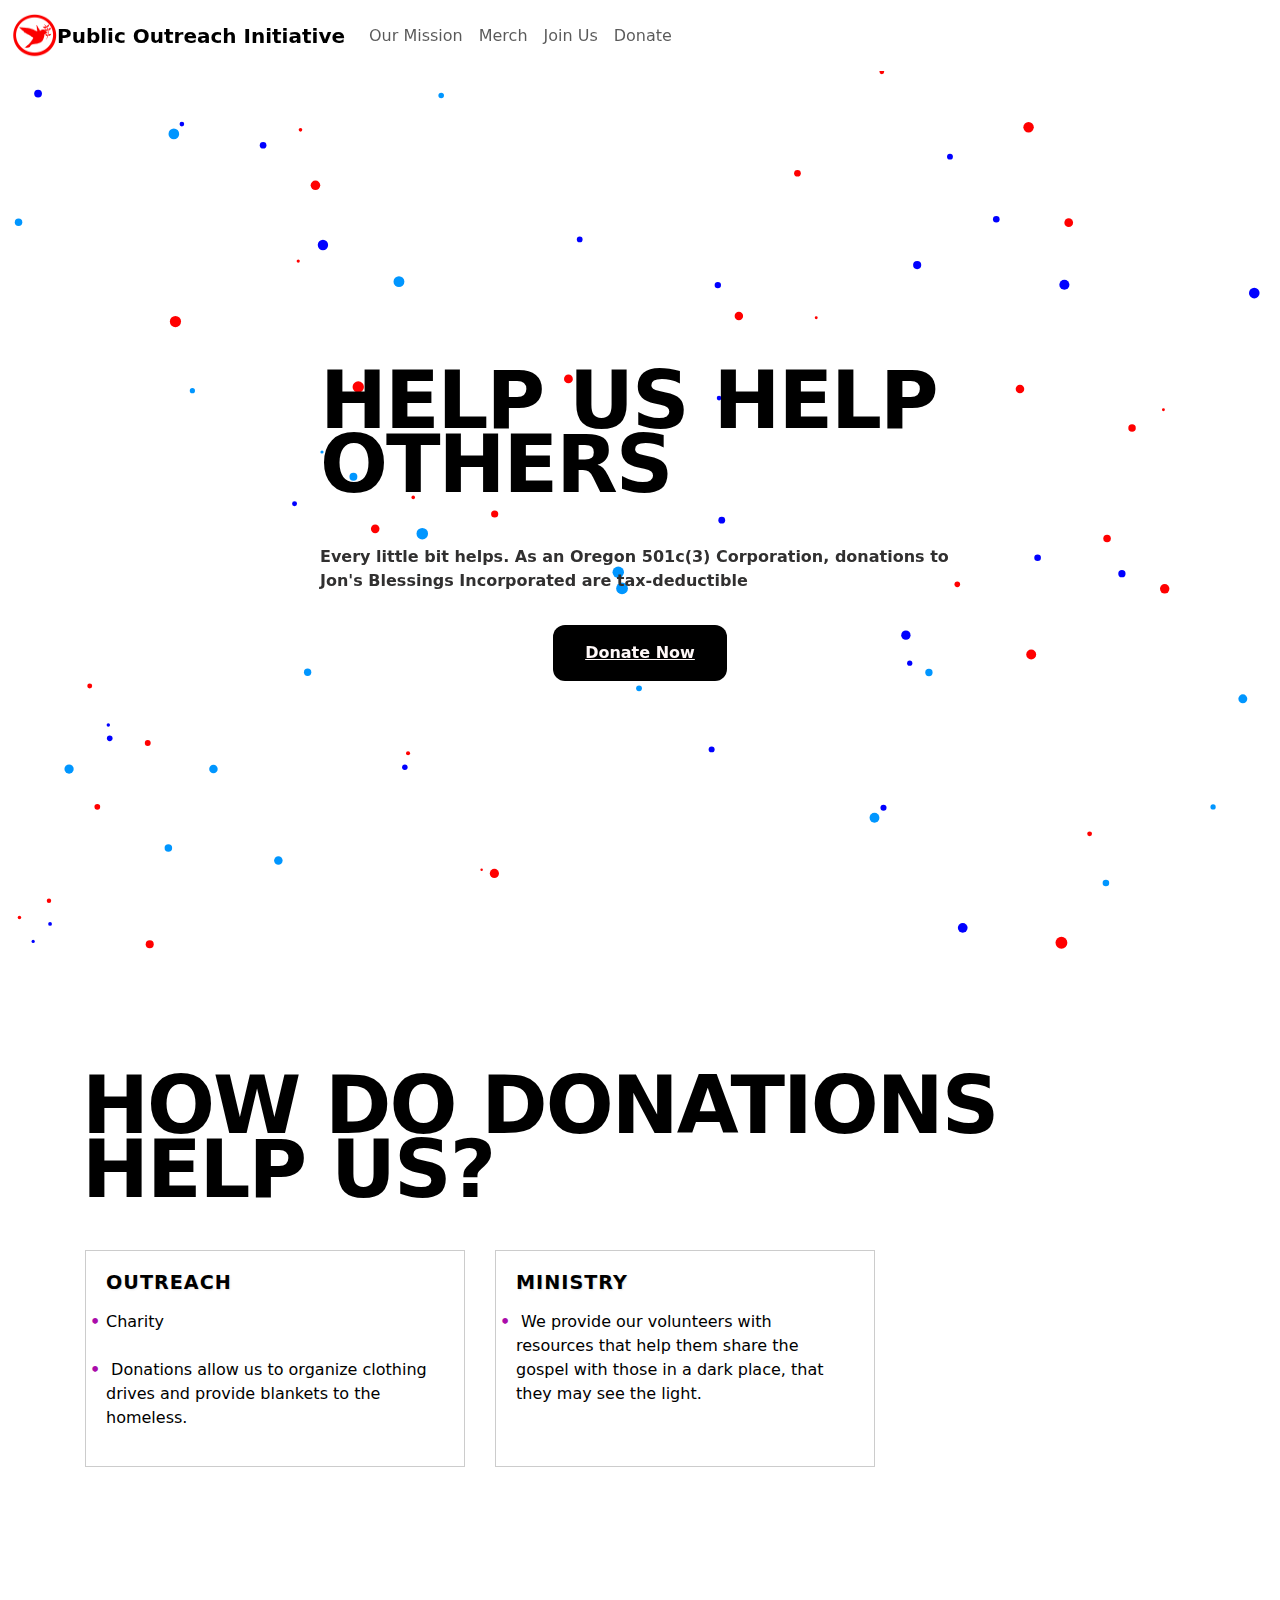
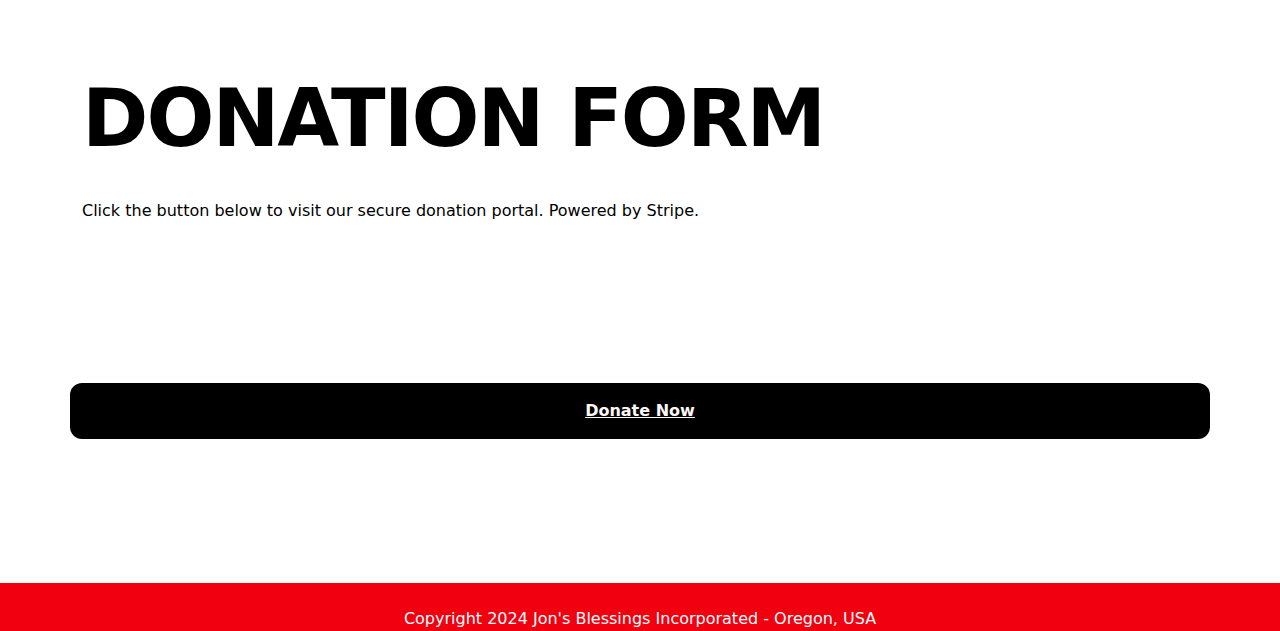
==== donate.html @ 8e633372 "first commit" ====
<!DOCTYPE html>
<html lang="en">
<head>
  <meta charset="UTF-8">
  <title>Donate - Public Outreach Initiative</title>
  <link href="https://cdn.jsdelivr.net/npm/bootstrap@5.1.0/dist/css/bootstrap.min.css" rel="stylesheet">
<link rel="stylesheet" href="styles.css">
</head>
<body>
  <nav class="navbar navbar-expand-lg navbar-light bg-transparent sticky-top">
    <div class="container-fluid">
      <a class="navbar-brand d-flex align-items-center" href="index.html#">
        <img src="./assets/dove_branch_red_alpha.png" alt="Phoenix Rising Logo" width="45" height="45" class="d-inline-block align-top mr-2">
        <b>Public Outreach Initiative</b>
      </a>
      <button class="navbar-toggler" type="button" data-toggle="collapse" data-target="#navbarNav" aria-controls="navbarNav" aria-expanded="false" aria-label="Toggle navigation">
        <span class="navbar-toggler-icon"></span>
      </button>
      <div class="collapse navbar-collapse" id="navbarNav">
        <ul class="navbar-nav">
          
          <li class="nav-item">
            <a class="nav-link" href="index.html#who-are-we">Our Mission</a>
          </li>
          <li class="nav-item">
            <a class="nav-link" href="https://store.jonsblessings.org">Merch</a>
          </li>
          
          <li class="nav-item">
            <a class="nav-link" href="./join.html">Join Us</a>
          </li>
          <li class="nav-item">
            <a class="nav-link" href="./donate.html#">Donate</a>
          </li>
        </ul>
      </div>
    </div>
  </nav>
  
  
</nav>
<script>
function isMobileDevice() {
return (typeof window.orientation !== "undefined") || (navigator.userAgent.indexOf('IEMobile') !== -1);
}

function toggleMenu() {
const navbar = document.getElementById('navbarNav');
navbar.classList.toggle('show');
}

document.addEventListener('DOMContentLoaded', function() {
const navbarToggler = document.querySelector('.navbar-toggler');
navbarToggler.addEventListener('click', toggleMenu);
});

document.addEventListener('DOMContentLoaded', function() {
const menuItems = document.querySelectorAll('.nav-link');
menuItems.forEach(function(item) {
item.addEventListener('click', function() {
  const navbar = document.getElementById('navbarNav');
  navbar.classList.remove('show');
});
});
});


</script>
  <main>
    <section id="hero" style="position: relative;">
        <canvas id="animatedCanvas" style="position: relative; z-index: 1;"></canvas>
        <div class="hero-text flex-center" style="position: absolute; top: 50%; left: 50%; transform: translate(-50%, -50%); z-index: 2;">
          <h1 class="text-black blocky-text">Help Us Help Others</h1>
          <p><br></p>
          <b><p>Every little bit helps.  As an Oregon 501c(3) Corporation, donations to Jon's Blessings Incorporated are tax-deductible</b>
          <br><p></p>
          <a href="https://donate.stripe.com/dR67tZf9922d9t65kl" class="bg-burnt-orange">Donate Now</a>
        </div>
    </section>
      
      <hr class="thick-hr">

      <p><br><br></p>
      <section id="services" class="container">
        <div class="row justify-content-center">
            <p class="text-black blocky-text mb-5" style="justify-content: center;">How Do Donations Help Us?</p>
        </div>
        <div class="row">
            <div class="col-12 col-md-4 service-item">
                <h2 class="blocky-text-sm mb-3">Outreach</h2>
                <ul class="custom-bullet">
                    <li>Charity</li>
                                    <br>
                    <li>
                        Donations allow us to organize clothing drives and provide blankets to the homeless.
                    </li>
                </ul>
            </div>
            <div class="col-12 col-md-4 service-item">
                <h2 class="blocky-text-sm mb-3">Ministry</h2>
                <ul class="custom-bullet">
                   <li>
                        We provide our volunteers with resources that help them share the gospel with those in a 
                        dark place, that they may see the light.
                   </li>
                </ul>
            </div>
            
        </div>
        
    </section> 
        
    
    
    <p><br><p><br></p><br></p>
    <hr class="thick-hr">
    <p><br><br></p>
    <section id="services" class="container">
        <div class="row justify-content-center">
            <p class="text-black blocky-text mb-5">Donation Form</p>
        </div>
        <div class="row">
           
           <div style="justify-content: center;"></div>
           <p>Click the button below to visit our secure donation portal. Powered by Stripe.</p>
        </div>
    </section>
    
    <p><br><br></p>
    <hr>
    <p><br><br></p>

    <section id="clients" class="container">
        <div class="row">
          <a href="https://donate.stripe.com/dR67tZf9922d9t65kl" class="bg-burnt-orange">Donate Now</a>    </div>
        
    </section>
    <br><br>
    <hr>
    <p><br><br></p>

    
          
  </main>
  <footer class="text-white text-center py-4" style="background-color: rgb(241, 0, 16); min-height:9px;max-height:12px;">
    <p>Copyright 2024 Jon's Blessings Incorporated - Oregon, USA</p>
  </footer>
  
  <script>
    window.addEventListener('scroll', function () {
  const navbar = document.querySelector('.navbar');
  if (window.pageYOffset > 0) {
    navbar.classList.remove('bg-transparent');
    navbar.classList.add('bg-light');
  } else {
    navbar.classList.remove('bg-light');
    navbar.classList.add('bg-transparent');
  }
});
const canvas = document.getElementById("animatedCanvas");
const ctx = canvas.getContext("2d");
canvas.width = window.innerWidth;
canvas.height = window.innerHeight;

let particlesArray;

// Particle class
class Particle {
  constructor(x, y, directionX, directionY, size, color) {
    this.x = x;
    this.y = y;
    this.directionX = directionX;
    this.directionY = directionY;
    this.size = size;
    this.color = color;
  }

  draw() {
    ctx.beginPath();
    ctx.arc(this.x, this.y, this.size, 0, Math.PI * 2, false);
    ctx.fillStyle = this.color;
    ctx.fill();
  }

  update() {
    if (this.x + this.size > canvas.width || this.x - this.size < 0) {
      this.directionX = -this.directionX;
    }
    if (this.y + this.size > canvas.height || this.y - this.size < 0) {
      this.directionY = -this.directionY;
    }
    this.x += this.directionX;
    this.y += this.directionY;
    this.draw();
  }
}

// Initialize particles
function init() {
  particlesArray = [];
  let numberOfParticles = 80;

  for (let i = 0; i < numberOfParticles; i++) {
    let size = Math.random() * 5 + 1;
    let x = Math.random() * (innerWidth - size * 2);
    let y = Math.random() * (innerHeight - size * 2);
    let directionX = (Math.random() * 0.4) - 0.2;
    let directionY = (Math.random() * 0.4) - 0.2;
    let color = randomColor();

    particlesArray.push(new Particle(x, y, directionX, directionY, size, color));
  }
}

// Random color generator from the specified shades
function randomColor() {
  const colors = ['red', 'blue', '#0096FF'];
  return colors[Math.floor(Math.random() * colors.length)];
}

// Animate particles
function animate() {
  requestAnimationFrame(animate);
  ctx.clearRect(0, 0, innerWidth, innerHeight);

  for (let i = 0; i < particlesArray.length; i++) {
    particlesArray[i].update();
  }
}

init();
animate();

$(document).ready(function(){
    $(".client-container").on("click", function() {
        $(this).toggleClass("active");
    });
});
  </script>
</body>
</html>
---- styles.css ----
/* General styles */
body {
    background-color: white;
    color: black; /* For text */
  }
  
  /* Section backgrounds */
  #hero, #history, #clients, #contact {
    background-color: white;
    color: rgb(49, 48, 48); /* If text is present */
  }
 
  
  /* Large Typography */
  h1, h2, h3 {
    font-size: 3em;
    color: black;
  }
  
  /* Accent colors */
  .text-red {
    color: rgb(188, 20, 191);
  }
  
  .text-burnt-orange {
    color: rgb(136, 7, 205); /* Hex for burnt orange */
  }
  
  /* Background accent colors for buttons or selected areas */
  .bg-red {
    background-color: rgba(0, 234, 255, 0.312);
  }
  
  .bg-burnt-orange {
    background-color: #4700cc; /* Hex for burnt orange */
  }

  .bg-burnt-orange {
    background-color: #4700cc; /* Hex for burnt orange */
  }
 
  
  /* Bold colors */
  .text-bold {
    font-weight: bold;
  }

  .text-black {
    color: black;
  }
  
  /* Large and Blocky Text */
  .blocky-text {
    font-size: 5em; /* Adjust size as necessary */
    font-weight: bold; /* Makes the text thick */
    text-transform: uppercase; /* Makes the text all caps */
    line-height: 0.8; /* Adjusts the spacing between lines */
    letter-spacing: -2px; /* Pulls the letters closer together */
    color: #1c1a1a;
  }
  .custom-col {
    padding: 15px; /* Add padding around images */
    margin-left: auto;
    margin-right: 9vw;
}

/* Custom media query */
@media (max-width: 349px) {
    .custom-col {
        flex: 0 0 100%;
        max-width: 100%;
    }

}
.client-container {
    position: relative;
}

.client-name {
    position: absolute;
    top: 0;
    left: 0;
    width: 100%;
    height: 100%;
    background-color: rgba(0,0,0,0.5);
    color: white;
    display: flex;
    justify-content: center;
    align-items: center;
    opacity: 0;
    transition: opacity 0.3s ease-in-out;
}

.client-container:hover .client-name,
.client-container.active .client-name {
    opacity: 1;
}

hr {
  height: 0px;
  border-top: 6px rgb(166, 14, 158);
  border-bottom: 6px rgb(176, 7, 173);
  /* Set the hr color */
  color: #660d81;  /* old IE */
  background-color: rgb(158, 6, 138);  /* Modern Browsers */
}
.blocky-text-sm {
    font-size: 1.2rem; /* Existing font-size */
    word-wrap: break-word; /* Existing word-wrap */
    font-weight: 700; /* Adding bolder weight */
    text-transform: uppercase; /* Convert text to uppercase for a blocky feel */
    letter-spacing: 1px; /* Add some spacing between letters */
    text-shadow: 1px 1px 2px rgba(0, 0, 0, 0.1);

  }
  
  .service-item {
    padding: 20px;
    border: 1px solid #ccc;
    margin-bottom: 20px;
    margin-right: 15px;
    margin-left: 15px;
  }
  
  .service-item:last-child {
    margin-right: 0;
  }
  
  .custom-bullet {
    list-style-type: none;
    padding-left: 0;
  }
  
  .custom-bullet li::before {
    content: '\2022';
    color: rgb(170, 11, 170);
    font-weight: bold;
    display: inline-block;
    width: 1em;
    margin-left: -1em;
  }
  
  .custom-bullet li:nth-child(even)::before {
    color: rgb(22, 18, 151);
  }
  @media (max-width: 768px) {
    .service-item {
      margin-right: 0;
      margin-left: 0;
    }
  }
  
  .bg-burnt-orange {
    background-color: #000000;  /* Hex for burnt orange */
    color: #fff8f8;                 /* White text */
    font-weight: bold;           /* Bold text */
    border-radius: 12px;         /* Rounded edges */
    text-align: center;          /* Center text */
    padding: 16px 32px;          /* Larger size */
  }
  
  .flex-center {
    display: flex;
    flex-direction: column;
    align-items: center;
    justify-content: center;
  }
  

  .card-section {
    display: flex;
    flex-wrap: wrap;
    justify-content: space-between;
  }
  
  .card {
    width: calc(33.33% - 20px);
    margin-bottom: 20px;
    padding: 20px;
    background-color: #fffbfb;
    justify-content: ce;
    text-align: center;
  }
  
  .card img {
    width: 85px; /* Adjust the fixed width of the image */
    height: 85px; /* Adjust the fixed height of the image */
    object-fit: contain; /* Ensure the entire image is displayed within the specified dimensions */
    margin: 0 auto; /* Center the image horizontally */
    display: block; /* Ensure block-level display */
    margin-bottom: 10px; /* Adjust spacing between image and heading */
  }
  
  .card h2 {
    font-size: 1.5rem;
    margin-bottom: 10px;
  }
  
  .card p {
    font-size: 1rem;
    color: #fffbfb;
  }
  
  /* Media Query for Responsive Design */
  @media (max-width: 768px) {
    .card {
      width: calc(50% - 20px);
    }
  }
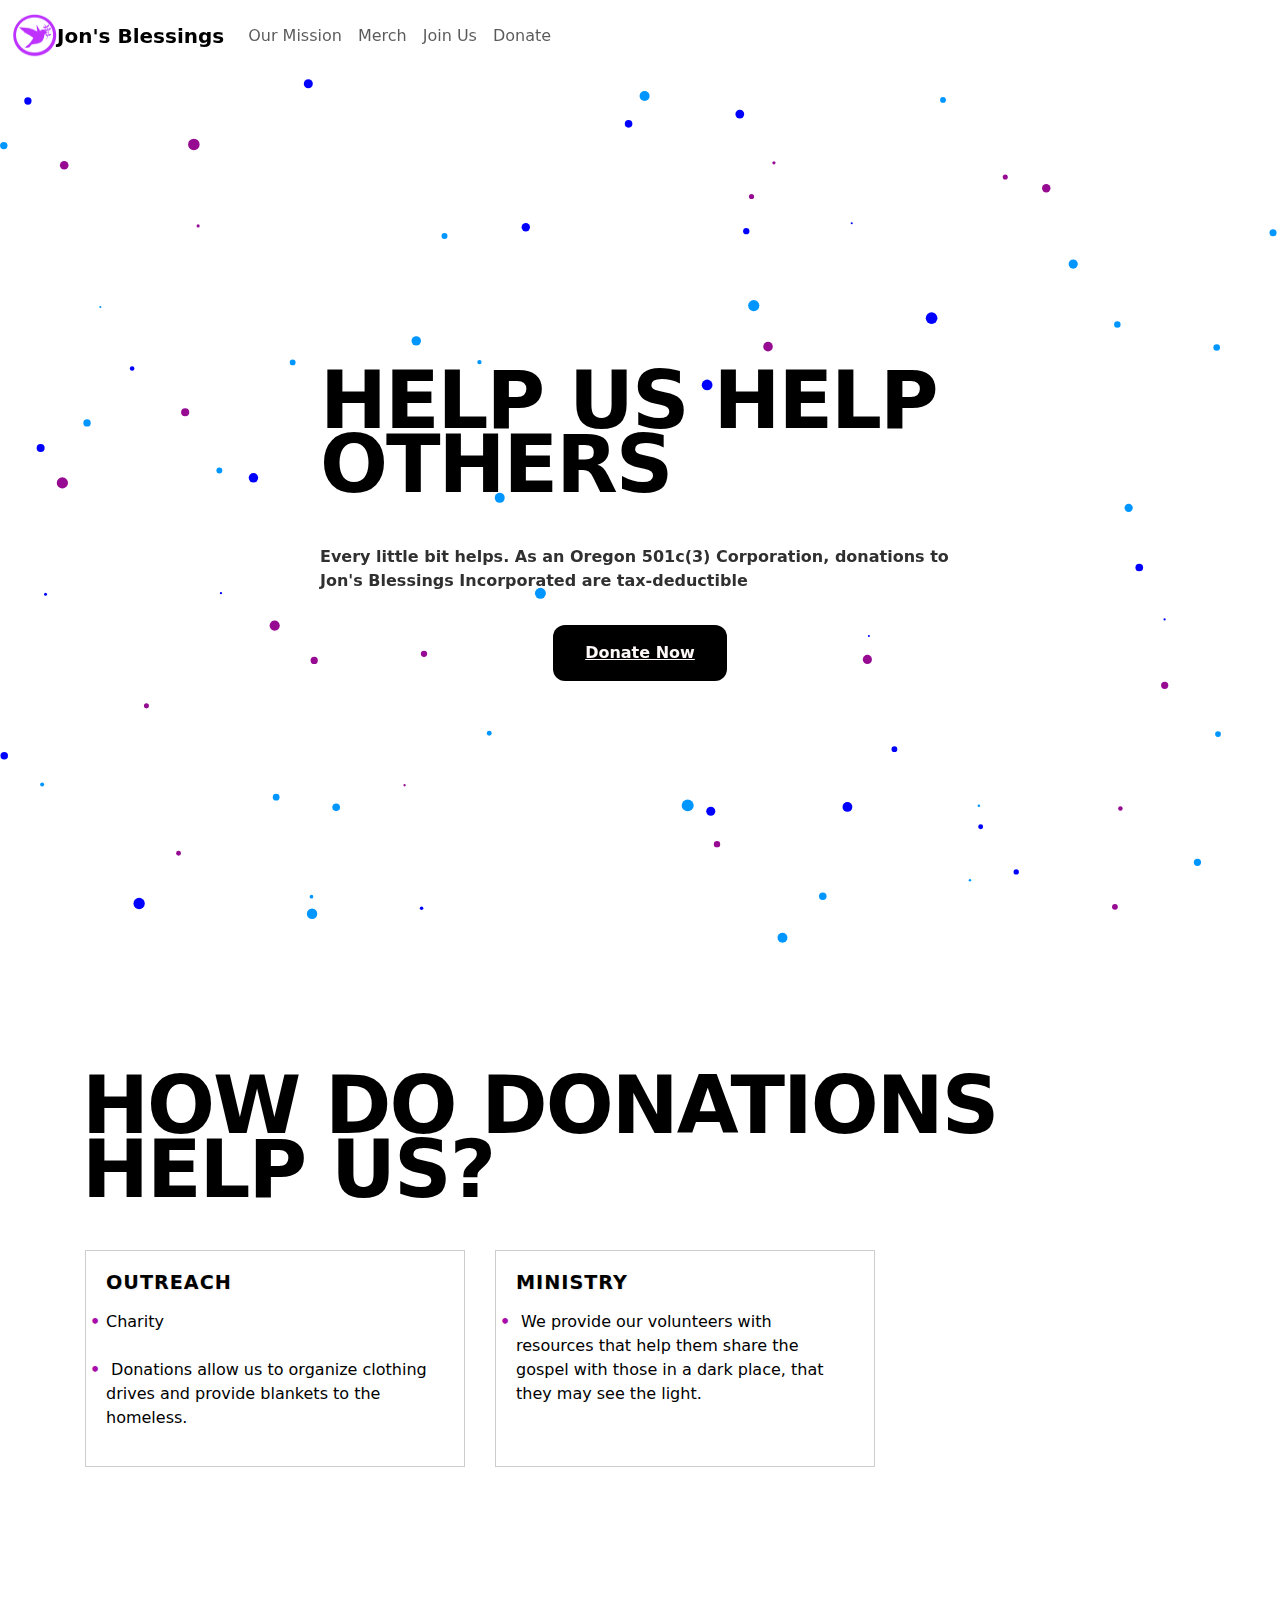
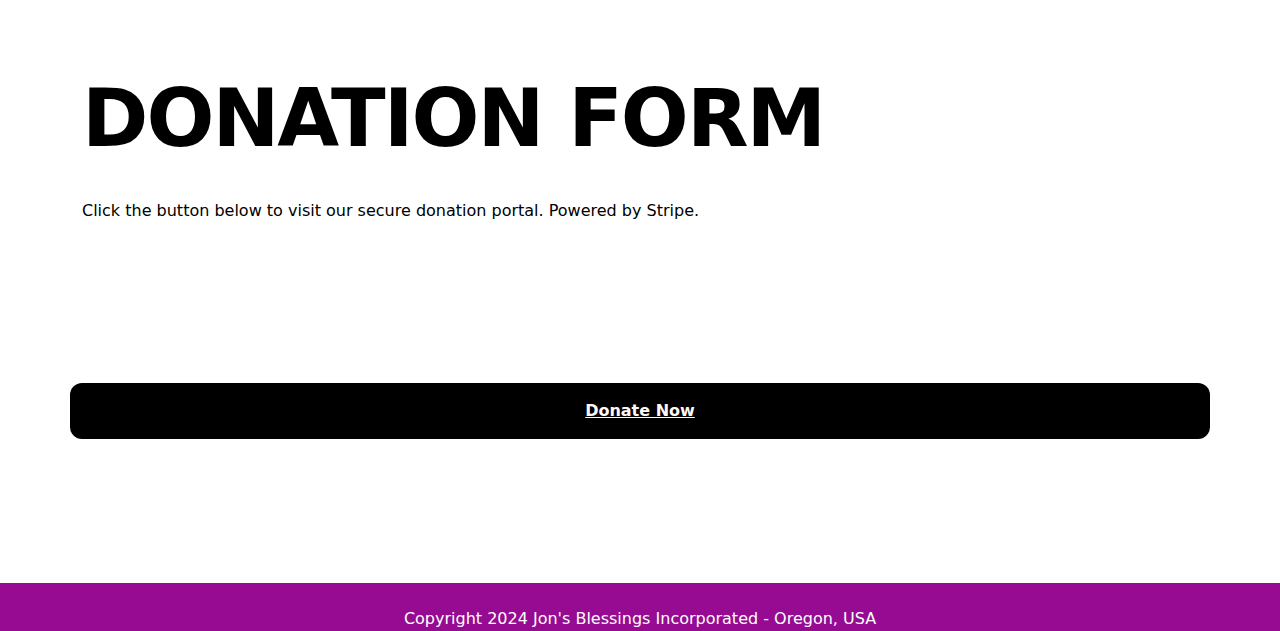
==== commit 30bfde4a: "updated colors and copy" ====
--- a/donate.html
+++ b/donate.html
@@ -2,7 +2,7 @@
 <html lang="en">
 <head>
   <meta charset="UTF-8">
-  <title>Donate - Public Outreach Initiative</title>
+  <title>Donate - Jon's Blessings</title>
   <link href="https://cdn.jsdelivr.net/npm/bootstrap@5.1.0/dist/css/bootstrap.min.css" rel="stylesheet">
 <link rel="stylesheet" href="styles.css">
 </head>
@@ -11,7 +11,7 @@
     <div class="container-fluid">
       <a class="navbar-brand d-flex align-items-center" href="index.html#">
         <img src="./assets/dove_branch_red_alpha.png" alt="Phoenix Rising Logo" width="45" height="45" class="d-inline-block align-top mr-2">
-        <b>Public Outreach Initiative</b>
+        <b>Jon's Blessings</b>
       </a>
       <button class="navbar-toggler" type="button" data-toggle="collapse" data-target="#navbarNav" aria-controls="navbarNav" aria-expanded="false" aria-label="Toggle navigation">
         <span class="navbar-toggler-icon"></span>
@@ -142,7 +142,7 @@
     
           
   </main>
-  <footer class="text-white text-center py-4" style="background-color: rgb(241, 0, 16); min-height:9px;max-height:12px;">
+  <footer class="text-white text-center py-4" style="background-color: #960b92; min-height:9px;max-height:12px;">
     <p>Copyright 2024 Jon's Blessings Incorporated - Oregon, USA</p>
   </footer>
   
@@ -214,7 +214,7 @@
 
 // Random color generator from the specified shades
 function randomColor() {
-  const colors = ['red', 'blue', '#0096FF'];
+  const colors = ['#960b92', 'blue', '#0096FF'];
   return colors[Math.floor(Math.random() * colors.length)];
 }
 
--- a/styles.css
+++ b/styles.css
@@ -174,7 +174,7 @@
   }
   
   .card {
-    width: calc(33.33% - 20px);
+    width: calc(45.33% - 20px);
     margin-bottom: 20px;
     padding: 20px;
     background-color: #fffbfb;
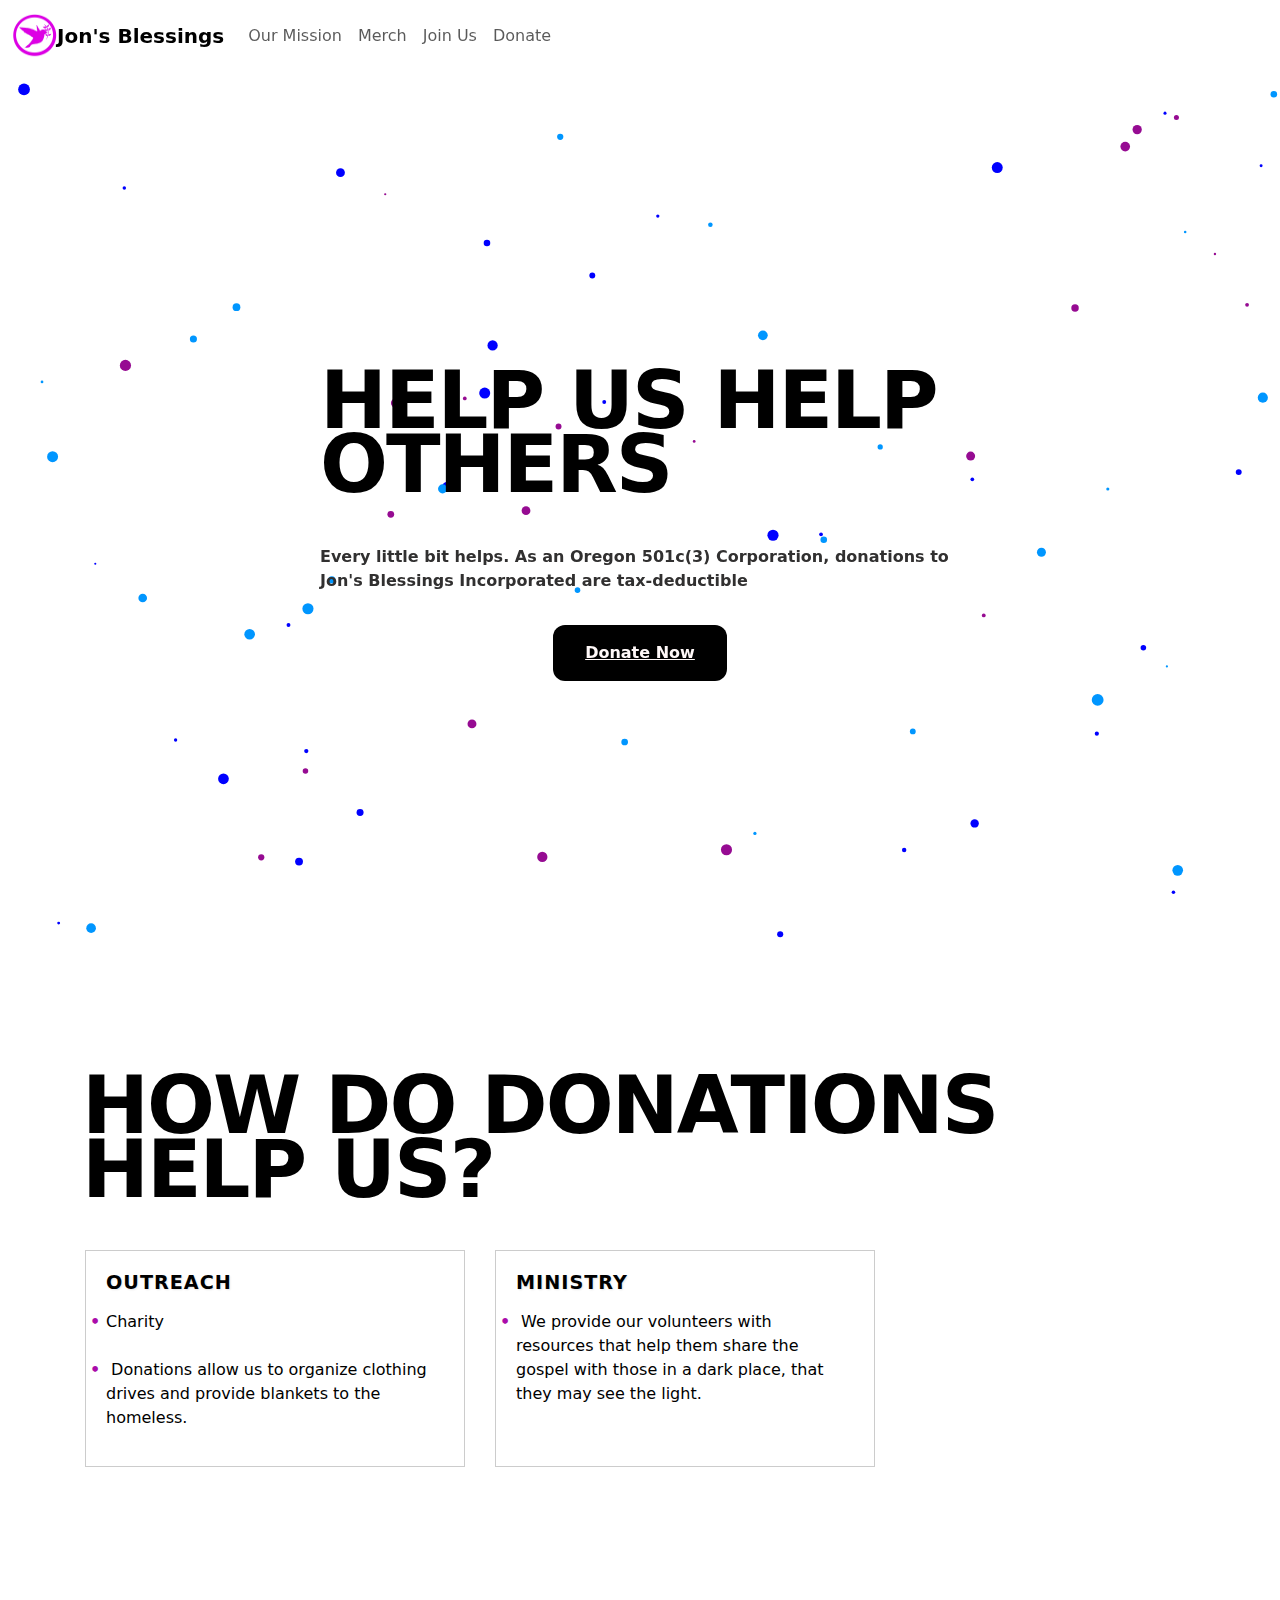
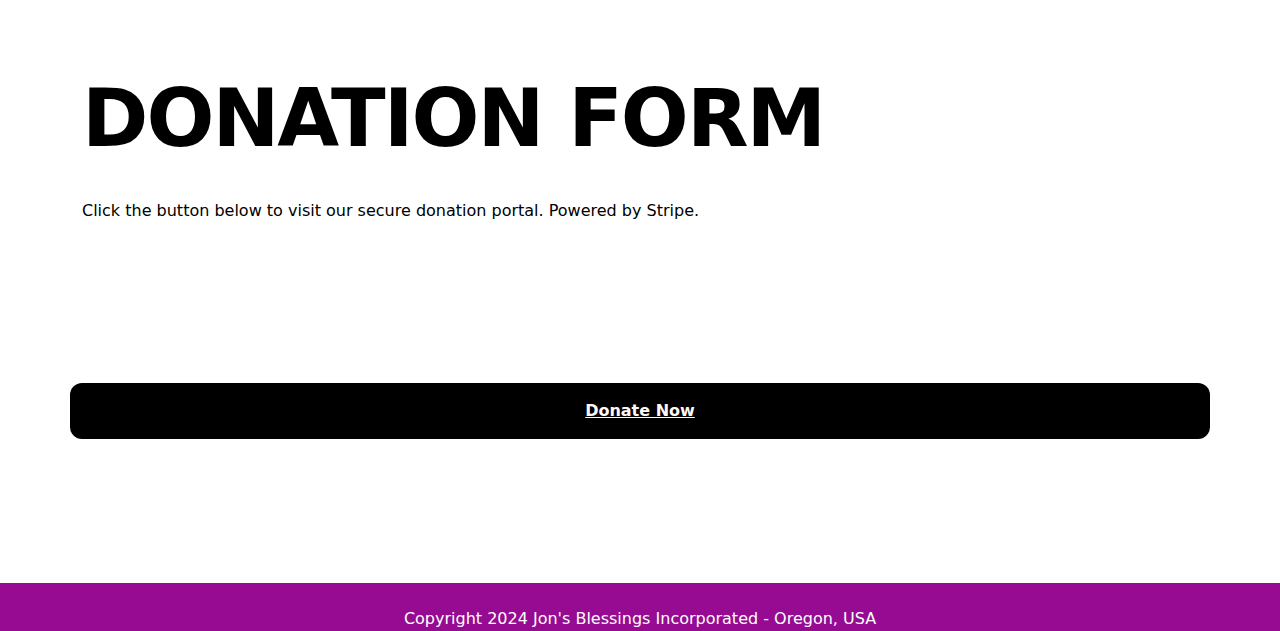
==== commit 506fcf2a: "style" ====
--- a/donate.html
+++ b/donate.html
@@ -23,7 +23,7 @@
             <a class="nav-link" href="index.html#who-are-we">Our Mission</a>
           </li>
           <li class="nav-item">
-            <a class="nav-link" href="https://store.jonsblessings.org">Merch</a>
+            <a class="nav-link" href="store_redirect.html">Merch</a>
           </li>
           
           <li class="nav-item">
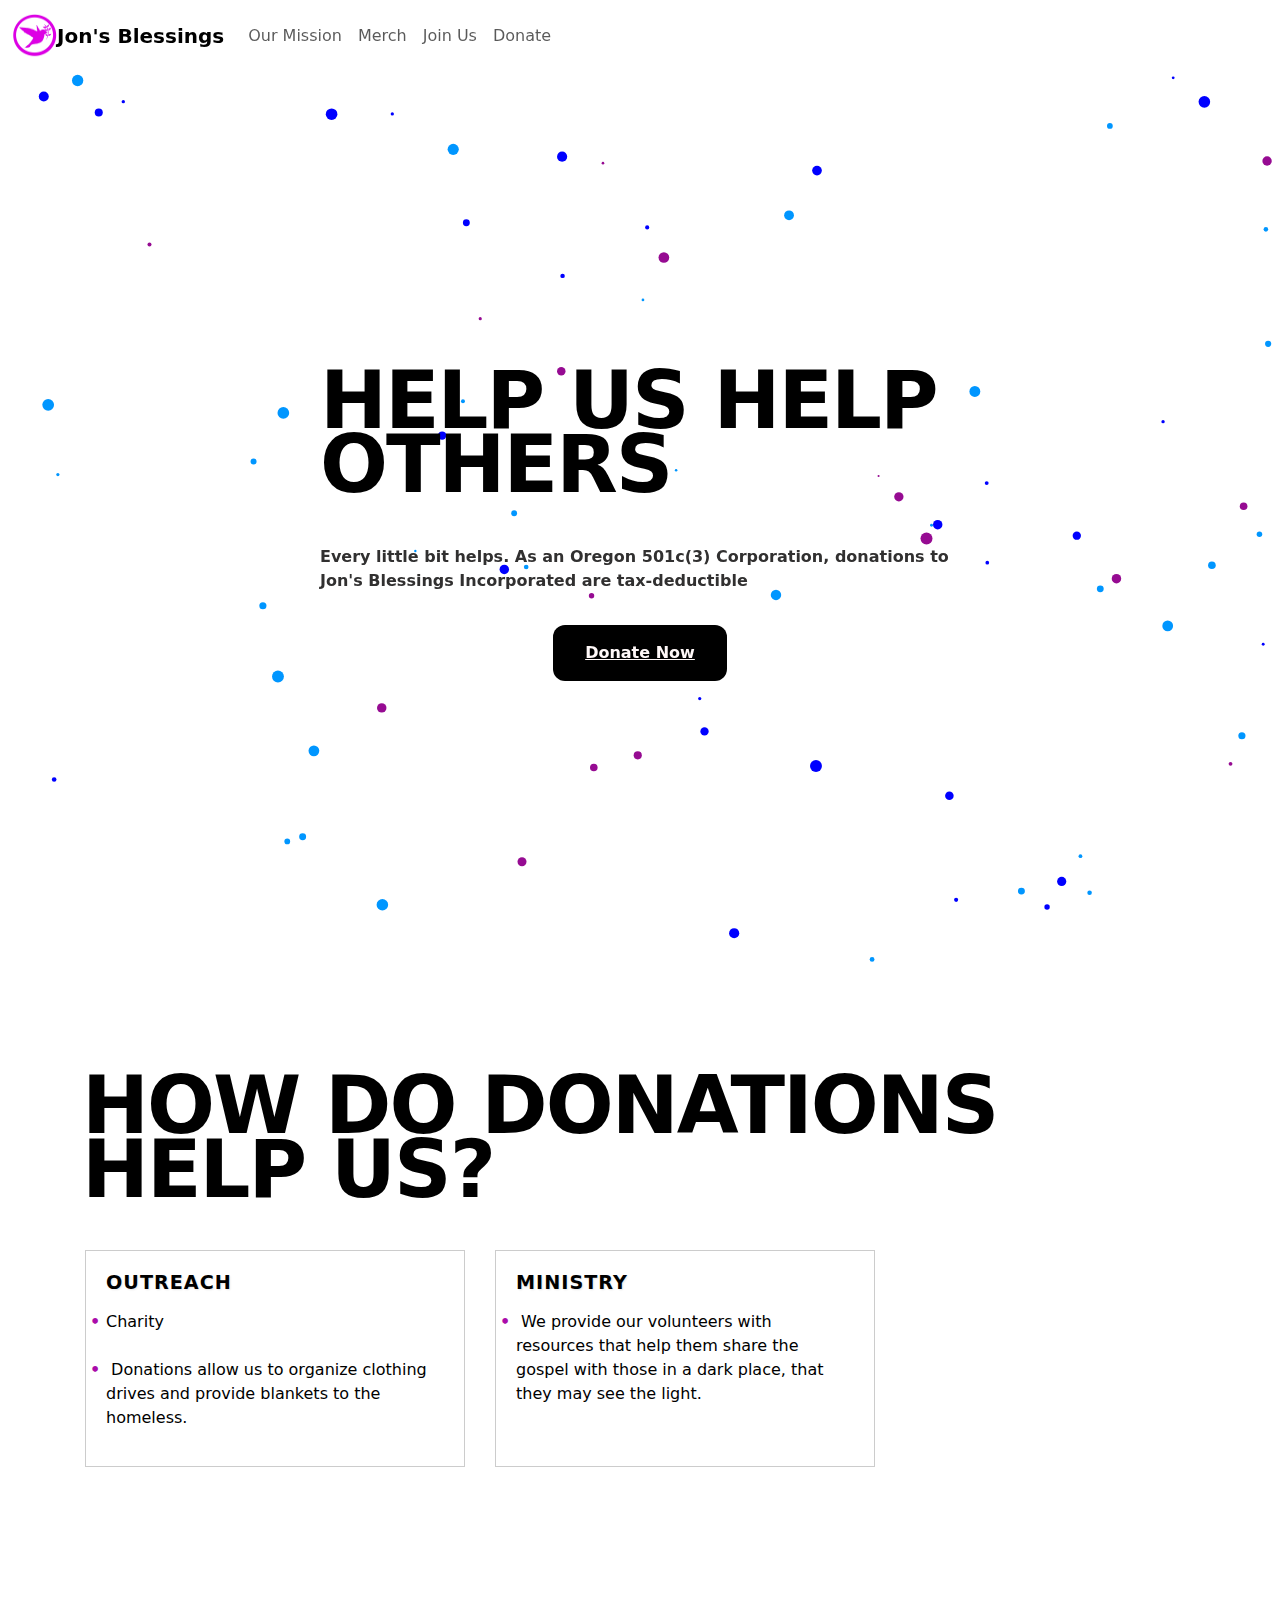
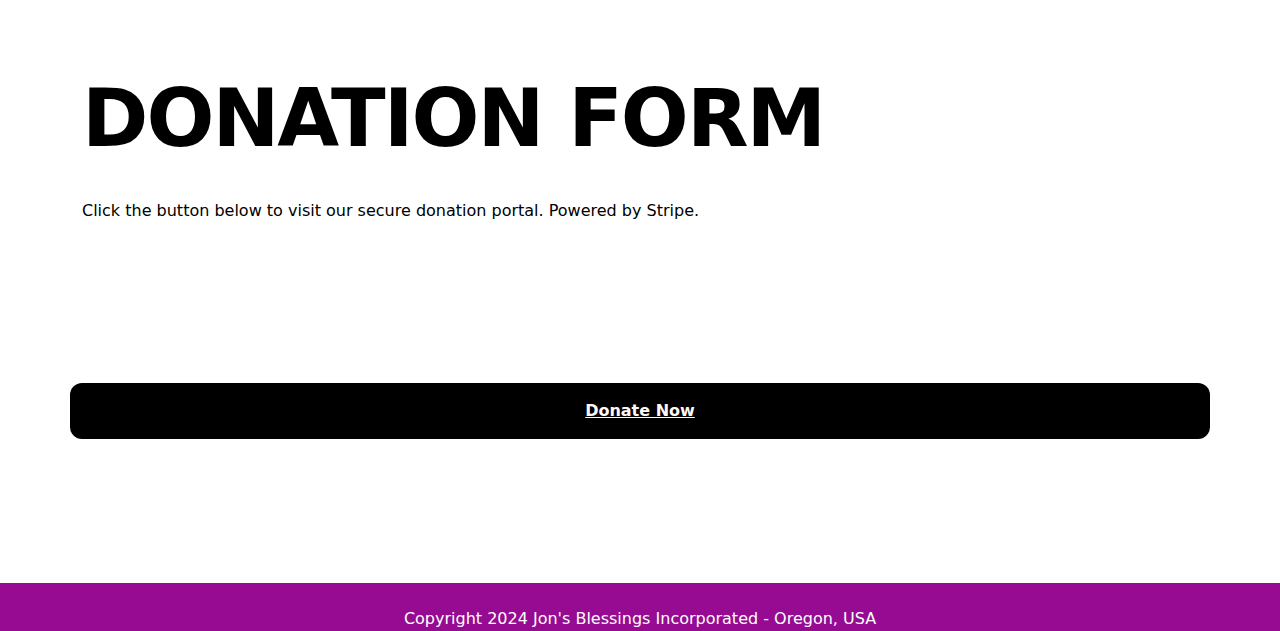
==== commit cb8ce1d7: "Merge pull request #1 from bpalaskas/update" ====
--- a/donate.html
+++ b/donate.html
@@ -18,12 +18,12 @@
       </button>
       <div class="collapse navbar-collapse" id="navbarNav">
         <ul class="navbar-nav">
-          
+              
           <li class="nav-item">
             <a class="nav-link" href="index.html#who-are-we">Our Mission</a>
           </li>
           <li class="nav-item">
-            <a class="nav-link" href="store_redirect.html">Merch</a>
+            <a class="nav-link" href="store.html">Merch</a>
           </li>
           
           <li class="nav-item">
